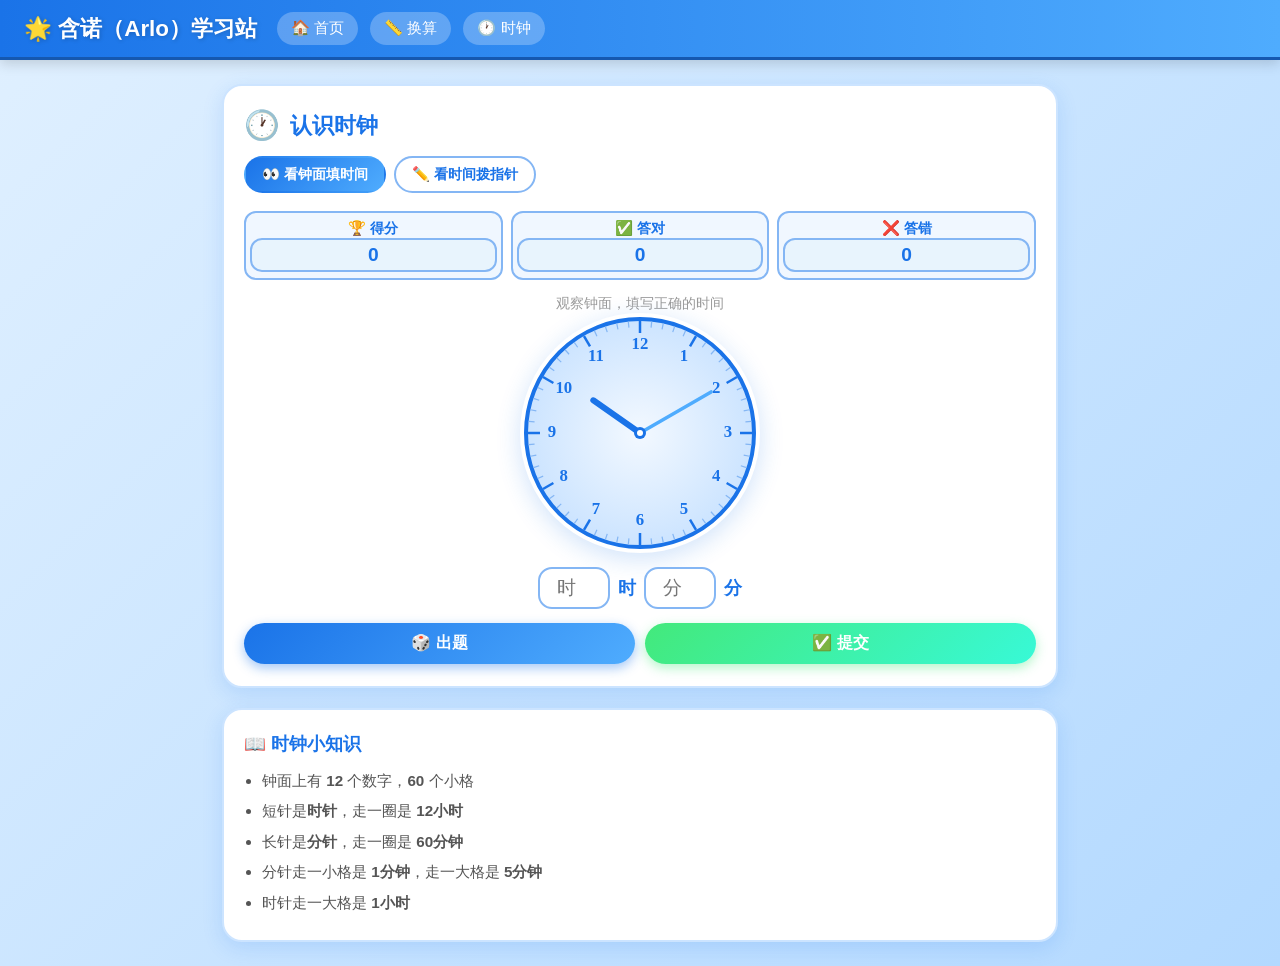
==== clock.html @ 7cbbd6ba "初始化学习站" ====
<!DOCTYPE html>
<html lang="zh-CN">
<head>
  <meta charset="UTF-8" />
  <meta name="viewport" content="width=device-width, initial-scale=1.0" />
  <title>认识时钟 🕐</title>
  <link rel="stylesheet" href="style.css" />
  <style>
    .score-bar {
      display: grid;
      grid-template-columns: repeat(3, 1fr);
      gap: 8px;
      margin-bottom: 14px;
    }
    .score-item {
      background: #f0f7ff;
      border: 2px solid #84b6f4;
      border-radius: 12px;
      padding: 6px 4px;
      text-align: center;
      font-size: 0.9rem;
      font-weight: bold;
      color: #1a73e8;
    }
    .score-item .val {
      font-size: 1.2rem;
      display: block;
    }
    .clock-wrap {
      display: flex;
      flex-direction: column;
      align-items: center;
      gap: 14px;
    }
    #clockCanvas {
      border-radius: 50%;
      box-shadow: 0 6px 24px rgba(26,115,232,0.2);
      display: block;
      /* 响应式：最大不超过容器宽度 */
      width: min(240px, 80vw);
      height: min(240px, 80vw);
    }
    .time-display {
      font-size: 1.8rem;
      font-weight: bold;
      color: #1a73e8;
      letter-spacing: 4px;
      background: #f0f7ff;
      border: 2px solid #84b6f4;
      border-radius: 14px;
      padding: 6px 24px;
    }
    .answer-row {
      display: flex;
      align-items: center;
      justify-content: center;
      gap: 8px;
    }
    .answer-row input {
      width: 72px;
      text-align: center;
      font-size: 1.2rem;
      padding: 8px 6px;
    }
    .answer-row .lbl {
      font-size: 1.1rem;
      font-weight: bold;
      color: #1a73e8;
    }
    .slider-wrap {
      width: 100%;
      display: flex;
      flex-direction: column;
      gap: 10px;
    }
    .slider-row {
      display: flex;
      align-items: center;
      gap: 8px;
    }
    .slider-row label {
      width: 36px;
      font-weight: bold;
      font-size: 0.9rem;
      color: #1a73e8;
      flex-shrink: 0;
    }
    .slider-row input[type=range] {
      flex: 1;
      border: none;
      padding: 0;
    }
    .slider-row .slider-val {
      width: 32px;
      text-align: right;
      font-weight: bold;
      color: #1a73e8;
      font-size: 0.95rem;
      flex-shrink: 0;
    }
    .btn-row {
      display: grid;
      grid-template-columns: 1fr 1fr;
      gap: 10px;
      width: 100%;
    }
    .btn-row .btn { width: 100%; }
    .mode-desc {
      font-size: 0.88rem;
      color: #999;
      text-align: center;
    }
    .knowledge-list {
      line-height: 2;
      padding-left: 18px;
      color: #555;
      font-size: 0.95rem;
    }
  </style>
</head>
<body>
  <nav class="navbar">
    <span class="logo">🌟 含诺（Arlo）学习站</span>
    <a href="index.html">🏠 首页</a>
    <a href="units.html">📏 换算</a>
    <a href="clock.html">🕐 时钟</a>
  </nav>

  <div class="container">
    <div class="card">
      <div style="display:flex;align-items:center;gap:10px;margin-bottom:14px;">
        <span style="font-size:1.8rem;">🕐</span>
        <h1 style="color:#1a73e8;font-size:1.4rem;">认识时钟</h1>
      </div>

      <div class="tabs">
        <button class="tab-btn active" onclick="switchMode('read',this)">👀 看钟面填时间</button>
        <button class="tab-btn" onclick="switchMode('set',this)">✏️ 看时间拨指针</button>
      </div>

      <div class="score-bar">
        <div class="score-item">🏆 得分<span class="val" id="score">0</span></div>
        <div class="score-item">✅ 答对<span class="val" id="correct">0</span></div>
        <div class="score-item">❌ 答错<span class="val" id="wrong">0</span></div>
      </div>

      <p class="mode-desc" id="mode-desc">观察钟面，填写正确的时间</p>

      <div class="clock-wrap">
        <canvas id="clockCanvas" width="240" height="240"></canvas>

        <div class="time-display" id="time-display" style="display:none;"></div>

        <div id="read-area">
          <div class="answer-row">
            <input type="number" id="inp-hour" min="1" max="12" placeholder="时" />
            <span class="lbl">时</span>
            <input type="number" id="inp-min" min="0" max="59" placeholder="分" />
            <span class="lbl">分</span>
          </div>
        </div>

        <div id="set-area" style="display:none;" class="slider-wrap">
          <div class="slider-row">
            <label>时针</label>
            <input type="range" id="slider-hour" min="0" max="11" value="0" step="1" oninput="onSliderChange()" />
            <span class="slider-val" id="lbl-hour">12</span>
          </div>
          <div class="slider-row">
            <label>分针</label>
            <input type="range" id="slider-min" min="0" max="59" value="0" step="1" oninput="onSliderChange()" />
            <span class="slider-val" id="lbl-min">00</span>
          </div>
        </div>

        <div class="btn-row">
          <button class="btn btn-primary" onclick="newQuestion()">🎲 出题</button>
          <button class="btn btn-success" onclick="checkAnswer()">✅ 提交</button>
        </div>

        <div class="result-box" id="result"></div>
      </div>
    </div>

    <div class="card">
      <h2 style="color:#1a73e8;margin-bottom:10px;font-size:1.1rem;">📖 时钟小知识</h2>
      <ul class="knowledge-list">
        <li>钟面上有 <b>12</b> 个数字，<b>60</b> 个小格</li>
        <li>短针是<b>时针</b>，走一圈是 <b>12小时</b></li>
        <li>长针是<b>分针</b>，走一圈是 <b>60分钟</b></li>
        <li>分针走一小格是 <b>1分钟</b>，走一大格是 <b>5分钟</b></li>
        <li>时针走一大格是 <b>1小时</b></li>
      </ul>
    </div>
  </div>

  <script>
    const canvas = document.getElementById('clockCanvas');
    const ctx = canvas.getContext('2d');

    let mode = 'read';
    let questionHour = 0, questionMin = 0;
    let userHour = 0, userMin = 0;
    let scoreVal = 0, correctVal = 0, wrongVal = 0;

    function getSize() {
      // 实际渲染尺寸跟随 CSS 宽度
      return canvas.getBoundingClientRect().width || 240;
    }

    function drawClock(h, m) {
      const size = canvas.width; // 固定用 canvas 内部坐标 240
      const cx = size / 2, cy = size / 2, r = size / 2 - 6;

      ctx.clearRect(0, 0, size, size);

      // 表盘
      const grad = ctx.createRadialGradient(cx, cy, 8, cx, cy, r);
      grad.addColorStop(0, '#f0f7ff');
      grad.addColorStop(1, '#cce4ff');
      ctx.beginPath();
      ctx.arc(cx, cy, r, 0, 2 * Math.PI);
      ctx.fillStyle = grad;
      ctx.fill();
      ctx.strokeStyle = '#1a73e8';
      ctx.lineWidth = 4;
      ctx.stroke();

      // 刻度
      for (let i = 0; i < 60; i++) {
        const angle = (i / 60) * 2 * Math.PI - Math.PI / 2;
        const isBig = i % 5 === 0;
        const inner = isBig ? r - 14 : r - 8;
        ctx.beginPath();
        ctx.moveTo(cx + inner * Math.cos(angle), cy + inner * Math.sin(angle));
        ctx.lineTo(cx + (r - 2) * Math.cos(angle), cy + (r - 2) * Math.sin(angle));
        ctx.strokeStyle = isBig ? '#1a73e8' : '#84b6f4';
        ctx.lineWidth = isBig ? 2.5 : 1.2;
        ctx.stroke();
      }

      // 数字
      ctx.fillStyle = '#1a73e8';
      ctx.font = `bold ${size * 0.07}px Comic Sans MS, cursive`;
      ctx.textAlign = 'center';
      ctx.textBaseline = 'middle';
      for (let i = 1; i <= 12; i++) {
        const angle = (i / 12) * 2 * Math.PI - Math.PI / 2;
        const nr = r - 26;
        ctx.fillText(i, cx + nr * Math.cos(angle), cy + nr * Math.sin(angle));
      }

      // 时针
      const hAngle = ((h % 12) + m / 60) / 12 * 2 * Math.PI - Math.PI / 2;
      drawHand(cx, cy, hAngle, r * 0.5, 6, '#1a73e8');

      // 分针
      const mAngle = (m / 60) * 2 * Math.PI - Math.PI / 2;
      drawHand(cx, cy, mAngle, r * 0.72, 3.5, '#4facfe');

      // 中心
      ctx.beginPath();
      ctx.arc(cx, cy, 6, 0, 2 * Math.PI);
      ctx.fillStyle = '#1a73e8';
      ctx.fill();
      ctx.beginPath();
      ctx.arc(cx, cy, 3, 0, 2 * Math.PI);
      ctx.fillStyle = '#fff';
      ctx.fill();
    }

    function drawHand(cx, cy, angle, length, width, color) {
      ctx.beginPath();
      ctx.moveTo(cx, cy);
      ctx.lineTo(cx + length * Math.cos(angle), cy + length * Math.sin(angle));
      ctx.strokeStyle = color;
      ctx.lineWidth = width;
      ctx.lineCap = 'round';
      ctx.stroke();
    }

    function switchMode(m, btn) {
      mode = m;
      document.querySelectorAll('.tab-btn').forEach(b => b.classList.remove('active'));
      btn.classList.add('active');
      document.getElementById('read-area').style.display = m === 'read' ? 'block' : 'none';
      document.getElementById('set-area').style.display = m === 'set' ? 'block' : 'none';
      document.getElementById('time-display').style.display = m === 'set' ? 'block' : 'none';
      document.getElementById('mode-desc').textContent =
        m === 'read' ? '观察钟面，填写正确的时间' : '根据显示的时间，拨动滑块让指针指向正确位置';
      hideResult();
      newQuestion();
    }

    function newQuestion() {
      questionHour = Math.floor(Math.random() * 12) + 1;
      questionMin = Math.floor(Math.random() * 12) * 5;
      if (mode === 'read') {
        drawClock(questionHour, questionMin);
        document.getElementById('inp-hour').value = '';
        document.getElementById('inp-min').value = '';
      } else {
        const hStr = questionHour.toString().padStart(2, '0');
        const mStr = questionMin.toString().padStart(2, '0');
        document.getElementById('time-display').textContent = `${hStr} : ${mStr}`;
        document.getElementById('slider-hour').value = 0;
        document.getElementById('slider-min').value = 0;
        userHour = 0; userMin = 0;
        updateSliderLabels();
        drawClock(0, 0);
      }
      hideResult();
    }

    function onSliderChange() {
      userHour = parseInt(document.getElementById('slider-hour').value);
      userMin = parseInt(document.getElementById('slider-min').value);
      updateSliderLabels();
      drawClock(userHour, userMin);
    }

    function updateSliderLabels() {
      const h = parseInt(document.getElementById('slider-hour').value);
      document.getElementById('lbl-hour').textContent = h === 0 ? '12' : h;
      document.getElementById('lbl-min').textContent =
        document.getElementById('slider-min').value.toString().padStart(2, '0');
    }

    function checkAnswer() {
      if (mode === 'read') {
        const h = parseInt(document.getElementById('inp-hour').value);
        const m = parseInt(document.getElementById('inp-min').value);
        if (isNaN(h) || isNaN(m)) { showResult('请填写时和分！', 'info'); return; }
        if (h === questionHour && m === questionMin) {
          correctVal++; scoreVal += 10;
          showResult(`🎉 正确！是 ${questionHour} 时 ${questionMin} 分！`, 'correct');
        } else {
          wrongVal++;
          showResult(`😅 答错了！正确是 ${questionHour} 时 ${questionMin} 分，再看看！`, 'wrong');
        }
      } else {
        if (userHour % 12 === questionHour % 12 && userMin === questionMin) {
          correctVal++; scoreVal += 10;
          showResult(`🎉 拨对了！就是 ${questionHour} 时 ${questionMin} 分！`, 'correct');
        } else {
          wrongVal++;
          showResult(`😅 没拨对！正确是 ${questionHour} 时 ${questionMin} 分，再试试！`, 'wrong');
        }
      }
      updateScore();
    }

    function showResult(msg, type) {
      const el = document.getElementById('result');
      el.textContent = msg;
      el.className = 'result-box ' + type;
    }
    function hideResult() { document.getElementById('result').className = 'result-box'; }
    function updateScore() {
      document.getElementById('score').textContent = scoreVal;
      document.getElementById('correct').textContent = correctVal;
      document.getElementById('wrong').textContent = wrongVal;
    }

    drawClock(10, 10);
  </script>
</body>
</html>
---- style.css ----
* {
  box-sizing: border-box;
  margin: 0;
  padding: 0;
}

body {
  font-family: 'Comic Sans MS', 'Segoe UI', cursive, sans-serif;
  background: linear-gradient(135deg, #e0f0ff 0%, #b3d9ff 100%);
  min-height: 100vh;
  color: #333;
}

h1, h2, h3 {
  font-weight: bold;
}

/* 顶部导航 */
.navbar {
  background: linear-gradient(90deg, #1a73e8, #4facfe);
  padding: 12px 24px;
  display: flex;
  align-items: center;
  gap: 12px;
  box-shadow: 0 4px 12px rgba(0,0,0,0.15);
  border-bottom: 3px solid #1558b0;
  flex-wrap: wrap;
}

.navbar .logo {
  font-size: 1.4rem;
  font-weight: bold;
  color: #fff;
  text-shadow: 1px 1px 4px rgba(0,0,0,0.2);
  margin-right: 8px;
}

.navbar a {
  text-decoration: none;
  color: #fff;
  font-size: 0.95rem;
  padding: 6px 14px;
  border-radius: 20px;
  background: rgba(255,255,255,0.25);
  transition: background 0.2s;
  white-space: nowrap;
}

.navbar a:hover {
  background: rgba(255,255,255,0.5);
  color: #1a73e8;
}

/* 主容器 */
.container {
  max-width: 860px;
  margin: 24px auto;
  padding: 0 12px;
}

/* 卡片 */
.card {
  background: #fff;
  border-radius: 20px;
  padding: 22px 20px;
  margin-bottom: 20px;
  box-shadow: 0 6px 20px rgba(26, 115, 232, 0.15);
  border: 2px solid #cce4ff;
}

/* 按钮 */
.btn {
  display: inline-block;
  padding: 10px 22px;
  border-radius: 24px;
  border: none;
  cursor: pointer;
  font-size: 1rem;
  font-family: inherit;
  font-weight: bold;
  transition: transform 0.1s, box-shadow 0.1s;
  touch-action: manipulation;
}

.btn:active {
  transform: scale(0.96);
}

.btn-primary {
  background: linear-gradient(135deg, #1a73e8, #4facfe);
  color: #fff;
  box-shadow: 0 4px 12px rgba(26, 115, 232, 0.4);
}

.btn-primary:hover {
  box-shadow: 0 6px 16px rgba(26, 115, 232, 0.5);
}

.btn-success {
  background: linear-gradient(135deg, #43e97b, #38f9d7);
  color: #fff;
  box-shadow: 0 4px 12px rgba(67, 233, 123, 0.4);
}

.btn-secondary {
  background: linear-gradient(135deg, #a18cd1, #84b6f4);
  color: #fff;
  box-shadow: 0 4px 12px rgba(132, 182, 244, 0.4);
}

/* 输入框 */
input[type="number"], input[type="text"], select {
  padding: 8px 14px;
  border-radius: 14px;
  border: 2px solid #84b6f4;
  font-size: 1rem;
  font-family: inherit;
  outline: none;
  transition: border-color 0.2s;
}

input:focus, select:focus {
  border-color: #1a73e8;
}

/* 结果提示 */
.result-box {
  margin-top: 16px;
  padding: 14px 20px;
  border-radius: 16px;
  font-size: 1.05rem;
  font-weight: bold;
  text-align: center;
  display: none;
  word-break: break-word;
}

.result-box.correct {
  background: #d4f8e8;
  color: #27ae60;
  border: 2px solid #27ae60;
  display: block;
}

.result-box.wrong {
  background: #fde8e8;
  color: #e74c3c;
  border: 2px solid #e74c3c;
  display: block;
}

.result-box.info {
  background: #e8f4fd;
  color: #1a73e8;
  border: 2px solid #4facfe;
  display: block;
}

/* 分数显示 */
.score-bar {
  display: flex;
  align-items: center;
  gap: 8px;
  font-size: 0.95rem;
  color: #1a73e8;
  font-weight: bold;
  flex-wrap: wrap;
}

.score-bar span {
  background: #e8f4fd;
  border: 2px solid #84b6f4;
  border-radius: 12px;
  padding: 4px 12px;
}

/* 表情装饰 */
.emoji-big {
  font-size: 2rem;
}

/* 首页卡片入口 */
.home-cards {
  display: flex;
  gap: 20px;
  flex-wrap: wrap;
  justify-content: center;
  margin-top: 28px;
}

.home-card {
  background: #fff;
  border-radius: 24px;
  padding: 32px 24px;
  text-align: center;
  text-decoration: none;
  color: #333;
  box-shadow: 0 6px 20px rgba(26, 115, 232, 0.15);
  border: 3px solid #cce4ff;
  transition: transform 0.2s, box-shadow 0.2s;
  flex: 1 1 160px;
  max-width: 220px;
  min-width: 140px;
}

.home-card:hover {
  transform: translateY(-5px);
  box-shadow: 0 14px 28px rgba(26, 115, 232, 0.28);
}

.home-card .icon {
  font-size: 3rem;
  margin-bottom: 10px;
}

.home-card h2 {
  font-size: 1.1rem;
  color: #1a73e8;
  margin-bottom: 6px;
}

.home-card p {
  font-size: 0.85rem;
  color: #888;
}

/* 题目区域 */
.question-area {
  font-size: 1.3rem;
  font-weight: bold;
  color: #444;
  margin-bottom: 14px;
  padding: 14px 12px;
  background: #f0f7ff;
  border-radius: 14px;
  border: 2px dashed #84b6f4;
  text-align: center;
  word-break: break-word;
}

/* 标签页 */
.tabs {
  display: flex;
  gap: 8px;
  margin-bottom: 18px;
  flex-wrap: wrap;
}

.tab-btn {
  padding: 7px 16px;
  border-radius: 20px;
  border: 2px solid #84b6f4;
  background: #fff;
  color: #1a73e8;
  font-family: inherit;
  font-size: 0.9rem;
  cursor: pointer;
  font-weight: bold;
  transition: all 0.2s;
  touch-action: manipulation;
}

.tab-btn.active, .tab-btn:hover {
  background: linear-gradient(135deg, #1a73e8, #4facfe);
  color: #fff;
  border-color: transparent;
}

/* 移动端适配 */
@media (max-width: 600px) {
  .navbar {
    padding: 10px 14px;
    gap: 8px;
  }
  .navbar .logo {
    font-size: 1.1rem;
    width: 100%;
  }
  .navbar a {
    font-size: 0.85rem;
    padding: 5px 10px;
  }
  .container {
    margin: 14px auto;
    padding: 0 8px;
  }
  .card {
    padding: 16px 14px;
    border-radius: 16px;
  }
  .question-area {
    font-size: 1.1rem;
    padding: 12px 10px;
  }
  .btn {
    padding: 10px 16px;
    font-size: 0.95rem;
  }
  .home-card {
    padding: 22px 16px;
  }
  .score-bar {
    font-size: 0.85rem;
    gap: 6px;
  }
  .score-bar span {
    padding: 3px 8px;
  }
  .tab-btn {
    font-size: 0.82rem;
    padding: 6px 12px;
  }
  .emoji-big {
    font-size: 1.6rem;
  }
}
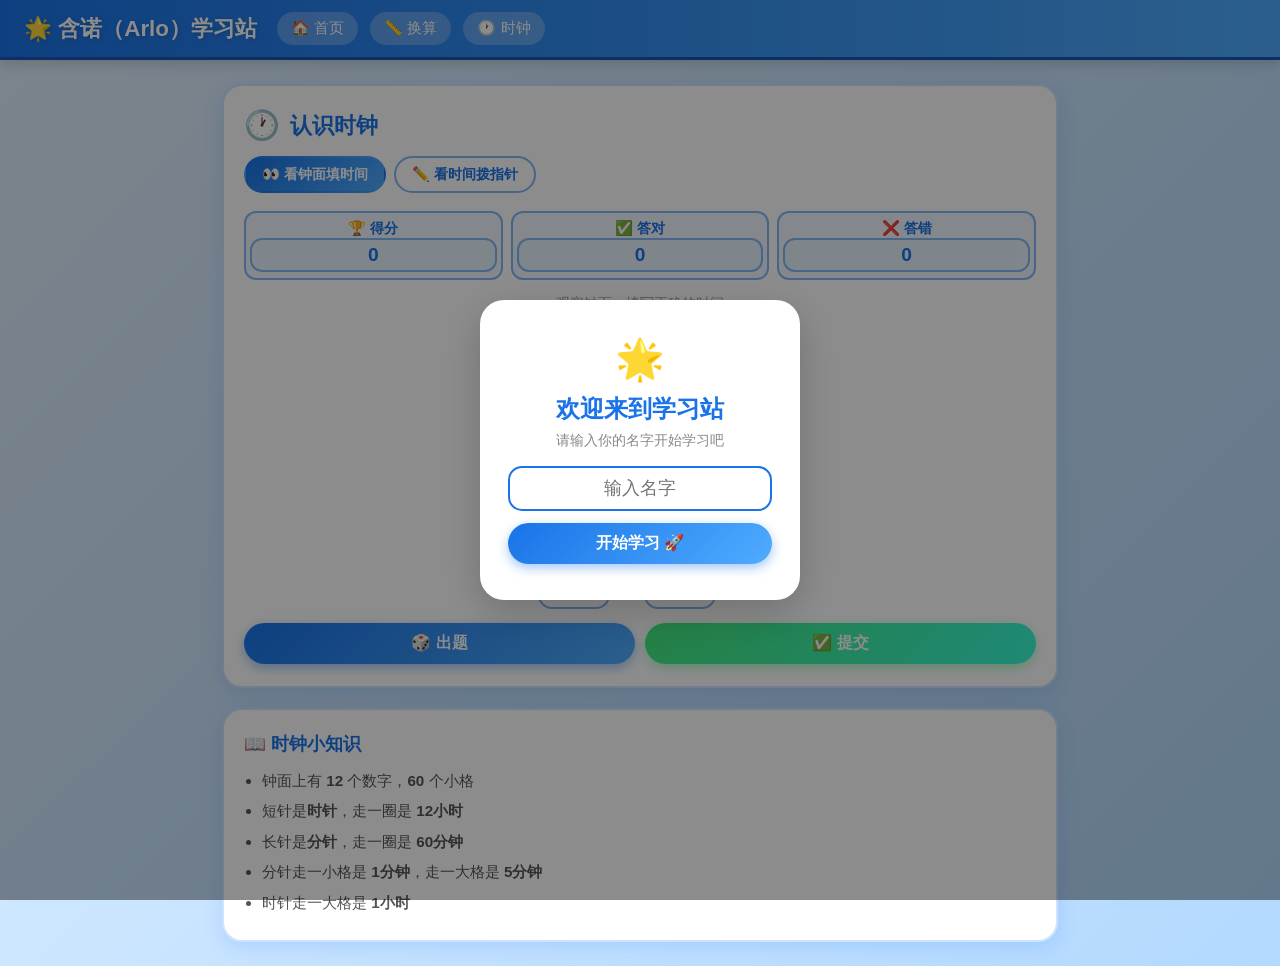
==== commit 026685df: "添加用户登录和学习记录功能" ====
--- a/clock.html
+++ b/clock.html
@@ -194,6 +194,8 @@
     </div>
   </div>
 
+  <script src="store.js"></script>
+  <script src="auth.js"></script>
   <script>
     const canvas = document.getElementById('clockCanvas');
     const ctx = canvas.getContext('2d');
@@ -202,6 +204,21 @@
     let questionHour = 0, questionMin = 0;
     let userHour = 0, userMin = 0;
     let scoreVal = 0, correctVal = 0, wrongVal = 0;
+
+    // 页面加载时恢复今日记录
+    function initFromStore() {
+      const rec = getTodayRecord('clock');
+      scoreVal = rec.score;
+      correctVal = rec.correct;
+      wrongVal = rec.wrong;
+      updateScore();
+    }
+
+    function saveToStore() {
+      saveTodayRecord('clock', { score: scoreVal, correct: correctVal, wrong: wrongVal });
+    }
+
+    initAuth(function() { initFromStore(); });
 
     function getSize() {
       // 实际渲染尺寸跟随 CSS 宽度
@@ -348,6 +365,7 @@
         }
       }
       updateScore();
+      saveToStore();
     }
 
     function showResult(msg, type) {
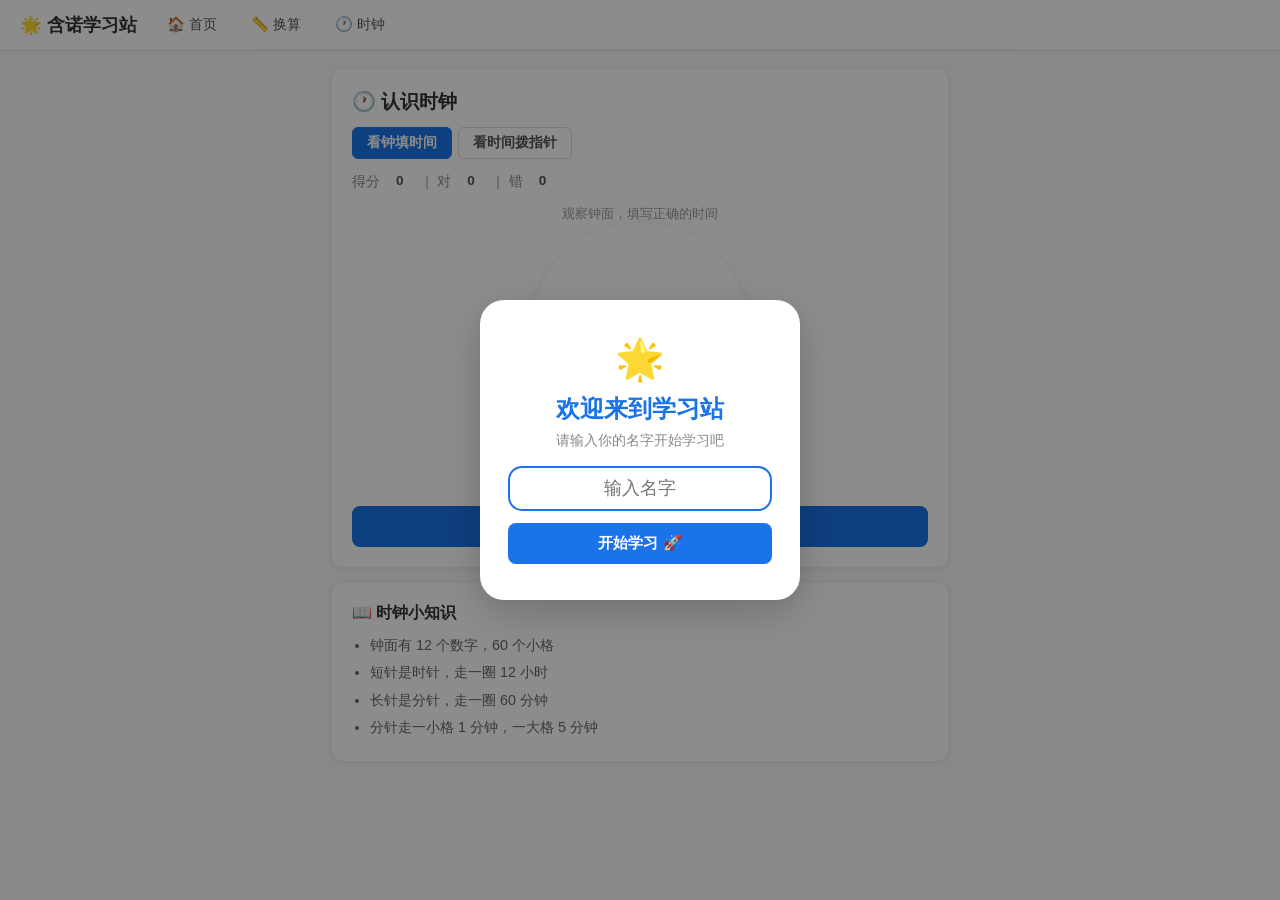
==== commit 5e6b5211: "简化UI风格：简约得分栏、合并按钮、自动出题" ====
--- a/clock.html
+++ b/clock.html
@@ -6,49 +6,26 @@
   <title>认识时钟 🕐</title>
   <link rel="stylesheet" href="style.css" />
   <style>
-    .score-bar {
-      display: grid;
-      grid-template-columns: repeat(3, 1fr);
-      gap: 8px;
-      margin-bottom: 14px;
-    }
-    .score-item {
-      background: #f0f7ff;
-      border: 2px solid #84b6f4;
-      border-radius: 12px;
-      padding: 6px 4px;
-      text-align: center;
-      font-size: 0.9rem;
-      font-weight: bold;
-      color: #1a73e8;
-    }
-    .score-item .val {
-      font-size: 1.2rem;
-      display: block;
-    }
     .clock-wrap {
       display: flex;
       flex-direction: column;
       align-items: center;
-      gap: 14px;
+      gap: 12px;
     }
     #clockCanvas {
       border-radius: 50%;
-      box-shadow: 0 6px 24px rgba(26,115,232,0.2);
-      display: block;
-      /* 响应式：最大不超过容器宽度 */
-      width: min(240px, 80vw);
-      height: min(240px, 80vw);
+      box-shadow: 0 2px 12px rgba(0,0,0,0.08);
+      width: min(220px, 70vw);
+      height: min(220px, 70vw);
     }
     .time-display {
-      font-size: 1.8rem;
-      font-weight: bold;
-      color: #1a73e8;
-      letter-spacing: 4px;
-      background: #f0f7ff;
-      border: 2px solid #84b6f4;
-      border-radius: 14px;
-      padding: 6px 24px;
+      font-size: 1.6rem;
+      font-weight: 600;
+      color: #333;
+      letter-spacing: 3px;
+      background: #f8f9fa;
+      border-radius: 8px;
+      padding: 6px 20px;
     }
     .answer-row {
       display: flex;
@@ -56,71 +33,22 @@
       justify-content: center;
       gap: 8px;
     }
-    .answer-row input {
-      width: 72px;
-      text-align: center;
-      font-size: 1.2rem;
-      padding: 8px 6px;
-    }
-    .answer-row .lbl {
-      font-size: 1.1rem;
-      font-weight: bold;
-      color: #1a73e8;
-    }
-    .slider-wrap {
-      width: 100%;
-      display: flex;
-      flex-direction: column;
-      gap: 10px;
-    }
-    .slider-row {
-      display: flex;
-      align-items: center;
-      gap: 8px;
-    }
-    .slider-row label {
-      width: 36px;
-      font-weight: bold;
-      font-size: 0.9rem;
-      color: #1a73e8;
-      flex-shrink: 0;
-    }
-    .slider-row input[type=range] {
-      flex: 1;
-      border: none;
-      padding: 0;
-    }
-    .slider-row .slider-val {
-      width: 32px;
-      text-align: right;
-      font-weight: bold;
-      color: #1a73e8;
-      font-size: 0.95rem;
-      flex-shrink: 0;
-    }
-    .btn-row {
-      display: grid;
-      grid-template-columns: 1fr 1fr;
-      gap: 10px;
-      width: 100%;
-    }
+    .answer-row input { width: 64px; text-align: center; font-size: 1.1rem; padding: 8px 6px; }
+    .answer-row .lbl { font-size: 1rem; font-weight: 600; color: #555; }
+    .slider-wrap { width: 100%; display: flex; flex-direction: column; gap: 8px; }
+    .slider-row { display: flex; align-items: center; gap: 8px; }
+    .slider-row label { width: 36px; font-weight: 600; font-size: 0.85rem; color: #555; }
+    .slider-row input[type=range] { flex: 1; border: none; padding: 0; }
+    .slider-row .slider-val { width: 28px; text-align: right; font-weight: 600; color: #555; font-size: 0.9rem; }
+    .btn-row { width: 100%; }
     .btn-row .btn { width: 100%; }
-    .mode-desc {
-      font-size: 0.88rem;
-      color: #999;
-      text-align: center;
-    }
-    .knowledge-list {
-      line-height: 2;
-      padding-left: 18px;
-      color: #555;
-      font-size: 0.95rem;
-    }
+    .mode-desc { font-size: 0.82rem; color: #999; text-align: center; }
+    .knowledge-list { line-height: 1.9; padding-left: 18px; color: #666; font-size: 0.9rem; }
   </style>
 </head>
 <body>
   <nav class="navbar">
-    <span class="logo">🌟 含诺（Arlo）学习站</span>
+    <span class="logo">🌟 含诺学习站</span>
     <a href="index.html">🏠 首页</a>
     <a href="units.html">📏 换算</a>
     <a href="clock.html">🕐 时钟</a>
@@ -128,27 +56,21 @@
 
   <div class="container">
     <div class="card">
-      <div style="display:flex;align-items:center;gap:10px;margin-bottom:14px;">
-        <span style="font-size:1.8rem;">🕐</span>
-        <h1 style="color:#1a73e8;font-size:1.4rem;">认识时钟</h1>
+      <h1 style="font-size:1.2rem;margin-bottom:12px;">🕐 认识时钟</h1>
+
+      <div class="tabs">
+        <button class="tab-btn active" onclick="switchMode('read',this)">看钟填时间</button>
+        <button class="tab-btn" onclick="switchMode('set',this)">看时间拨指针</button>
       </div>
 
-      <div class="tabs">
-        <button class="tab-btn active" onclick="switchMode('read',this)">👀 看钟面填时间</button>
-        <button class="tab-btn" onclick="switchMode('set',this)">✏️ 看时间拨指针</button>
-      </div>
-
-      <div class="score-bar">
-        <div class="score-item">🏆 得分<span class="val" id="score">0</span></div>
-        <div class="score-item">✅ 答对<span class="val" id="correct">0</span></div>
-        <div class="score-item">❌ 答错<span class="val" id="wrong">0</span></div>
+      <div class="score-inline">
+        得分 <span id="score">0</span> ｜ 对 <span id="correct">0</span> ｜ 错 <span id="wrong">0</span>
       </div>
 
       <p class="mode-desc" id="mode-desc">观察钟面，填写正确的时间</p>
 
       <div class="clock-wrap">
         <canvas id="clockCanvas" width="240" height="240"></canvas>
-
         <div class="time-display" id="time-display" style="display:none;"></div>
 
         <div id="read-area">
@@ -174,126 +96,93 @@
         </div>
 
         <div class="btn-row">
-          <button class="btn btn-primary" onclick="newQuestion()">🎲 出题</button>
-          <button class="btn btn-success" onclick="checkAnswer()">✅ 提交</button>
+          <button class="btn btn-primary" onclick="submitAndNext()">提交并下一题 →</button>
         </div>
-
         <div class="result-box" id="result"></div>
       </div>
     </div>
 
     <div class="card">
-      <h2 style="color:#1a73e8;margin-bottom:10px;font-size:1.1rem;">📖 时钟小知识</h2>
+      <h2 style="font-size:1rem;margin-bottom:8px;">📖 时钟小知识</h2>
       <ul class="knowledge-list">
-        <li>钟面上有 <b>12</b> 个数字，<b>60</b> 个小格</li>
-        <li>短针是<b>时针</b>，走一圈是 <b>12小时</b></li>
-        <li>长针是<b>分针</b>，走一圈是 <b>60分钟</b></li>
-        <li>分针走一小格是 <b>1分钟</b>，走一大格是 <b>5分钟</b></li>
-        <li>时针走一大格是 <b>1小时</b></li>
+        <li>钟面有 12 个数字，60 个小格</li>
+        <li>短针是时针，走一圈 12 小时</li>
+        <li>长针是分针，走一圈 60 分钟</li>
+        <li>分针走一小格 1 分钟，一大格 5 分钟</li>
       </ul>
     </div>
   </div>
 
   <script src="store.js"></script>
+  <script src="cloud.js"></script>
   <script src="auth.js"></script>
   <script>
     const canvas = document.getElementById('clockCanvas');
     const ctx = canvas.getContext('2d');
-
     let mode = 'read';
     let questionHour = 0, questionMin = 0;
     let userHour = 0, userMin = 0;
     let scoreVal = 0, correctVal = 0, wrongVal = 0;
 
-    // 页面加载时恢复今日记录
     function initFromStore() {
       const rec = getTodayRecord('clock');
-      scoreVal = rec.score;
-      correctVal = rec.correct;
-      wrongVal = rec.wrong;
+      scoreVal = rec.score; correctVal = rec.correct; wrongVal = rec.wrong;
       updateScore();
     }
-
     function saveToStore() {
       saveTodayRecord('clock', { score: scoreVal, correct: correctVal, wrong: wrongVal });
     }
 
-    initAuth(function() { initFromStore(); });
-
-    function getSize() {
-      // 实际渲染尺寸跟随 CSS 宽度
-      return canvas.getBoundingClientRect().width || 240;
-    }
+    initAuth(async function() { await cloudInit(); initFromStore(); newQuestion(); });
 
     function drawClock(h, m) {
-      const size = canvas.width; // 固定用 canvas 内部坐标 240
+      const size = canvas.width;
       const cx = size / 2, cy = size / 2, r = size / 2 - 6;
-
       ctx.clearRect(0, 0, size, size);
 
       // 表盘
-      const grad = ctx.createRadialGradient(cx, cy, 8, cx, cy, r);
-      grad.addColorStop(0, '#f0f7ff');
-      grad.addColorStop(1, '#cce4ff');
-      ctx.beginPath();
-      ctx.arc(cx, cy, r, 0, 2 * Math.PI);
-      ctx.fillStyle = grad;
-      ctx.fill();
-      ctx.strokeStyle = '#1a73e8';
-      ctx.lineWidth = 4;
-      ctx.stroke();
+      ctx.beginPath(); ctx.arc(cx, cy, r, 0, 2 * Math.PI);
+      ctx.fillStyle = '#f8f9fa'; ctx.fill();
+      ctx.strokeStyle = '#ddd'; ctx.lineWidth = 2; ctx.stroke();
 
       // 刻度
       for (let i = 0; i < 60; i++) {
         const angle = (i / 60) * 2 * Math.PI - Math.PI / 2;
         const isBig = i % 5 === 0;
-        const inner = isBig ? r - 14 : r - 8;
+        const inner = isBig ? r - 12 : r - 6;
         ctx.beginPath();
         ctx.moveTo(cx + inner * Math.cos(angle), cy + inner * Math.sin(angle));
         ctx.lineTo(cx + (r - 2) * Math.cos(angle), cy + (r - 2) * Math.sin(angle));
-        ctx.strokeStyle = isBig ? '#1a73e8' : '#84b6f4';
-        ctx.lineWidth = isBig ? 2.5 : 1.2;
+        ctx.strokeStyle = isBig ? '#555' : '#ccc';
+        ctx.lineWidth = isBig ? 2 : 1;
         ctx.stroke();
       }
 
       // 数字
-      ctx.fillStyle = '#1a73e8';
-      ctx.font = `bold ${size * 0.07}px Comic Sans MS, cursive`;
-      ctx.textAlign = 'center';
-      ctx.textBaseline = 'middle';
+      ctx.fillStyle = '#333';
+      ctx.font = `600 ${size * 0.07}px -apple-system, sans-serif`;
+      ctx.textAlign = 'center'; ctx.textBaseline = 'middle';
       for (let i = 1; i <= 12; i++) {
         const angle = (i / 12) * 2 * Math.PI - Math.PI / 2;
-        const nr = r - 26;
-        ctx.fillText(i, cx + nr * Math.cos(angle), cy + nr * Math.sin(angle));
+        ctx.fillText(i, cx + (r - 24) * Math.cos(angle), cy + (r - 24) * Math.sin(angle));
       }
 
       // 时针
       const hAngle = ((h % 12) + m / 60) / 12 * 2 * Math.PI - Math.PI / 2;
-      drawHand(cx, cy, hAngle, r * 0.5, 6, '#1a73e8');
-
+      drawHand(cx, cy, hAngle, r * 0.48, 5, '#333');
       // 分针
       const mAngle = (m / 60) * 2 * Math.PI - Math.PI / 2;
-      drawHand(cx, cy, mAngle, r * 0.72, 3.5, '#4facfe');
+      drawHand(cx, cy, mAngle, r * 0.7, 3, '#1a73e8');
 
       // 中心
-      ctx.beginPath();
-      ctx.arc(cx, cy, 6, 0, 2 * Math.PI);
-      ctx.fillStyle = '#1a73e8';
-      ctx.fill();
-      ctx.beginPath();
-      ctx.arc(cx, cy, 3, 0, 2 * Math.PI);
-      ctx.fillStyle = '#fff';
-      ctx.fill();
+      ctx.beginPath(); ctx.arc(cx, cy, 4, 0, 2 * Math.PI);
+      ctx.fillStyle = '#333'; ctx.fill();
     }
 
     function drawHand(cx, cy, angle, length, width, color) {
-      ctx.beginPath();
-      ctx.moveTo(cx, cy);
+      ctx.beginPath(); ctx.moveTo(cx, cy);
       ctx.lineTo(cx + length * Math.cos(angle), cy + length * Math.sin(angle));
-      ctx.strokeStyle = color;
-      ctx.lineWidth = width;
-      ctx.lineCap = 'round';
-      ctx.stroke();
+      ctx.strokeStyle = color; ctx.lineWidth = width; ctx.lineCap = 'round'; ctx.stroke();
     }
 
     function switchMode(m, btn) {
@@ -304,9 +193,8 @@
       document.getElementById('set-area').style.display = m === 'set' ? 'block' : 'none';
       document.getElementById('time-display').style.display = m === 'set' ? 'block' : 'none';
       document.getElementById('mode-desc').textContent =
-        m === 'read' ? '观察钟面，填写正确的时间' : '根据显示的时间，拨动滑块让指针指向正确位置';
-      hideResult();
-      newQuestion();
+        m === 'read' ? '观察钟面，填写正确的时间' : '根据时间，拨动滑块到正确位置';
+      hideResult(); newQuestion();
     }
 
     function newQuestion() {
@@ -316,15 +204,14 @@
         drawClock(questionHour, questionMin);
         document.getElementById('inp-hour').value = '';
         document.getElementById('inp-min').value = '';
+        document.getElementById('inp-hour').focus();
       } else {
-        const hStr = questionHour.toString().padStart(2, '0');
-        const mStr = questionMin.toString().padStart(2, '0');
-        document.getElementById('time-display').textContent = `${hStr} : ${mStr}`;
+        document.getElementById('time-display').textContent =
+          questionHour.toString().padStart(2, '0') + ' : ' + questionMin.toString().padStart(2, '0');
         document.getElementById('slider-hour').value = 0;
         document.getElementById('slider-min').value = 0;
         userHour = 0; userMin = 0;
-        updateSliderLabels();
-        drawClock(0, 0);
+        updateSliderLabels(); drawClock(0, 0);
       }
       hideResult();
     }
@@ -332,46 +219,40 @@
     function onSliderChange() {
       userHour = parseInt(document.getElementById('slider-hour').value);
       userMin = parseInt(document.getElementById('slider-min').value);
-      updateSliderLabels();
-      drawClock(userHour, userMin);
+      updateSliderLabels(); drawClock(userHour, userMin);
     }
 
     function updateSliderLabels() {
       const h = parseInt(document.getElementById('slider-hour').value);
       document.getElementById('lbl-hour').textContent = h === 0 ? '12' : h;
-      document.getElementById('lbl-min').textContent =
-        document.getElementById('slider-min').value.toString().padStart(2, '0');
-    }
-
-    function checkAnswer() {
+      document.getElementById('lbl-min').textContent = document.getElementById('slider-min').value.toString().padStart(2, '0');
+    }
+
+    function submitAndNext() {
+      let isCorrect = false;
       if (mode === 'read') {
         const h = parseInt(document.getElementById('inp-hour').value);
         const m = parseInt(document.getElementById('inp-min').value);
-        if (isNaN(h) || isNaN(m)) { showResult('请填写时和分！', 'info'); return; }
-        if (h === questionHour && m === questionMin) {
-          correctVal++; scoreVal += 10;
-          showResult(`🎉 正确！是 ${questionHour} 时 ${questionMin} 分！`, 'correct');
-        } else {
-          wrongVal++;
-          showResult(`😅 答错了！正确是 ${questionHour} 时 ${questionMin} 分，再看看！`, 'wrong');
-        }
+        if (isNaN(h) || isNaN(m)) { showResult('请填写时和分', 'info'); return; }
+        isCorrect = (h === questionHour && m === questionMin);
       } else {
-        if (userHour % 12 === questionHour % 12 && userMin === questionMin) {
-          correctVal++; scoreVal += 10;
-          showResult(`🎉 拨对了！就是 ${questionHour} 时 ${questionMin} 分！`, 'correct');
-        } else {
-          wrongVal++;
-          showResult(`😅 没拨对！正确是 ${questionHour} 时 ${questionMin} 分，再试试！`, 'wrong');
-        }
-      }
-      updateScore();
-      saveToStore();
+        isCorrect = (userHour % 12 === questionHour % 12 && userMin === questionMin);
+      }
+
+      if (isCorrect) {
+        correctVal++; scoreVal += 10;
+        showResult(`✅ 正确！${questionHour} 时 ${questionMin} 分`, 'correct');
+      } else {
+        wrongVal++;
+        showResult(`❌ 正确答案是 ${questionHour} 时 ${questionMin} 分`, 'wrong');
+      }
+      updateScore(); saveToStore();
+      setTimeout(() => { hideResult(); newQuestion(); }, 1500);
     }
 
     function showResult(msg, type) {
       const el = document.getElementById('result');
-      el.textContent = msg;
-      el.className = 'result-box ' + type;
+      el.textContent = msg; el.className = 'result-box ' + type;
     }
     function hideResult() { document.getElementById('result').className = 'result-box'; }
     function updateScore() {
@@ -380,7 +261,7 @@
       document.getElementById('wrong').textContent = wrongVal;
     }
 
-    drawClock(10, 10);
+    document.addEventListener('keydown', e => { if (e.key === 'Enter') submitAndNext(); });
   </script>
 </body>
 </html>
--- a/style.css
+++ b/style.css
@@ -5,114 +5,99 @@
 }
 
 body {
-  font-family: 'Comic Sans MS', 'Segoe UI', cursive, sans-serif;
-  background: linear-gradient(135deg, #e0f0ff 0%, #b3d9ff 100%);
+  font-family: -apple-system, 'Segoe UI', sans-serif;
+  background: #f5f7fa;
   min-height: 100vh;
   color: #333;
 }
 
-h1, h2, h3 {
-  font-weight: bold;
-}
+h1, h2, h3 { font-weight: 600; }
 
 /* 顶部导航 */
 .navbar {
-  background: linear-gradient(90deg, #1a73e8, #4facfe);
-  padding: 12px 24px;
+  background: #fff;
+  padding: 10px 20px;
   display: flex;
   align-items: center;
-  gap: 12px;
-  box-shadow: 0 4px 12px rgba(0,0,0,0.15);
-  border-bottom: 3px solid #1558b0;
+  gap: 10px;
+  box-shadow: 0 1px 4px rgba(0,0,0,0.08);
   flex-wrap: wrap;
 }
 
 .navbar .logo {
-  font-size: 1.4rem;
-  font-weight: bold;
-  color: #fff;
-  text-shadow: 1px 1px 4px rgba(0,0,0,0.2);
+  font-size: 1.1rem;
+  font-weight: 600;
+  color: #333;
   margin-right: 8px;
 }
 
 .navbar a {
   text-decoration: none;
-  color: #fff;
-  font-size: 0.95rem;
-  padding: 6px 14px;
-  border-radius: 20px;
-  background: rgba(255,255,255,0.25);
+  color: #555;
+  font-size: 0.9rem;
+  padding: 5px 12px;
+  border-radius: 6px;
   transition: background 0.2s;
   white-space: nowrap;
 }
 
 .navbar a:hover {
-  background: rgba(255,255,255,0.5);
+  background: #f0f0f0;
   color: #1a73e8;
 }
 
 /* 主容器 */
 .container {
-  max-width: 860px;
-  margin: 24px auto;
+  max-width: 640px;
+  margin: 20px auto;
   padding: 0 12px;
 }
 
 /* 卡片 */
 .card {
   background: #fff;
-  border-radius: 20px;
-  padding: 22px 20px;
-  margin-bottom: 20px;
-  box-shadow: 0 6px 20px rgba(26, 115, 232, 0.15);
-  border: 2px solid #cce4ff;
+  border-radius: 12px;
+  padding: 20px;
+  margin-bottom: 16px;
+  box-shadow: 0 1px 6px rgba(0,0,0,0.06);
 }
 
 /* 按钮 */
 .btn {
   display: inline-block;
-  padding: 10px 22px;
-  border-radius: 24px;
+  padding: 10px 20px;
+  border-radius: 8px;
   border: none;
   cursor: pointer;
-  font-size: 1rem;
+  font-size: 0.95rem;
   font-family: inherit;
-  font-weight: bold;
-  transition: transform 0.1s, box-shadow 0.1s;
+  font-weight: 600;
+  transition: opacity 0.15s;
   touch-action: manipulation;
 }
 
-.btn:active {
-  transform: scale(0.96);
-}
+.btn:active { opacity: 0.8; }
 
 .btn-primary {
-  background: linear-gradient(135deg, #1a73e8, #4facfe);
+  background: #1a73e8;
   color: #fff;
-  box-shadow: 0 4px 12px rgba(26, 115, 232, 0.4);
-}
-
-.btn-primary:hover {
-  box-shadow: 0 6px 16px rgba(26, 115, 232, 0.5);
 }
 
 .btn-success {
-  background: linear-gradient(135deg, #43e97b, #38f9d7);
+  background: #34a853;
   color: #fff;
-  box-shadow: 0 4px 12px rgba(67, 233, 123, 0.4);
 }
 
 .btn-secondary {
-  background: linear-gradient(135deg, #a18cd1, #84b6f4);
-  color: #fff;
-  box-shadow: 0 4px 12px rgba(132, 182, 244, 0.4);
+  background: #e8eaed;
+  color: #555;
 }
 
 /* 输入框 */
 input[type="number"], input[type="text"], select {
-  padding: 8px 14px;
-  border-radius: 14px;
-  border: 2px solid #84b6f4;
+  padding: 8px 12px;
+  border-radius: 8px;
+  border: 1.5px solid #ddd;
   font-size: 1rem;
   font-family: inherit;
   outline: none;
@@ -125,192 +110,140 @@
 
 /* 结果提示 */
 .result-box {
-  margin-top: 16px;
-  padding: 14px 20px;
-  border-radius: 16px;
-  font-size: 1.05rem;
-  font-weight: bold;
+  margin-top: 12px;
+  padding: 10px 16px;
+  border-radius: 8px;
+  font-size: 0.95rem;
+  font-weight: 500;
   text-align: center;
   display: none;
-  word-break: break-word;
 }
 
 .result-box.correct {
-  background: #d4f8e8;
-  color: #27ae60;
-  border: 2px solid #27ae60;
+  background: #e6f4ea;
+  color: #1e7e34;
   display: block;
 }
 
 .result-box.wrong {
-  background: #fde8e8;
-  color: #e74c3c;
-  border: 2px solid #e74c3c;
+  background: #fce8e6;
+  color: #c5221f;
   display: block;
 }
 
 .result-box.info {
-  background: #e8f4fd;
+  background: #e8f0fe;
   color: #1a73e8;
-  border: 2px solid #4facfe;
   display: block;
 }
 
-/* 分数显示 */
-.score-bar {
-  display: flex;
-  align-items: center;
-  gap: 8px;
-  font-size: 0.95rem;
-  color: #1a73e8;
-  font-weight: bold;
-  flex-wrap: wrap;
-}
-
-.score-bar span {
-  background: #e8f4fd;
-  border: 2px solid #84b6f4;
-  border-radius: 12px;
-  padding: 4px 12px;
-}
-
-/* 表情装饰 */
-.emoji-big {
-  font-size: 2rem;
+/* 得分行 - 简约版 */
+.score-inline {
+  display: flex;
+  gap: 16px;
+  font-size: 0.85rem;
+  color: #888;
+  margin-bottom: 14px;
+}
+
+.score-inline span {
+  font-weight: 600;
+  color: #555;
 }
 
 /* 首页卡片入口 */
 .home-cards {
   display: flex;
-  gap: 20px;
+  gap: 16px;
   flex-wrap: wrap;
   justify-content: center;
-  margin-top: 28px;
+  margin-top: 24px;
 }
 
 .home-card {
   background: #fff;
-  border-radius: 24px;
-  padding: 32px 24px;
+  border-radius: 12px;
+  padding: 28px 20px;
   text-align: center;
   text-decoration: none;
   color: #333;
-  box-shadow: 0 6px 20px rgba(26, 115, 232, 0.15);
-  border: 3px solid #cce4ff;
-  transition: transform 0.2s, box-shadow 0.2s;
-  flex: 1 1 160px;
-  max-width: 220px;
-  min-width: 140px;
+  box-shadow: 0 1px 6px rgba(0,0,0,0.06);
+  transition: transform 0.15s, box-shadow 0.15s;
+  flex: 1 1 140px;
+  max-width: 200px;
+  min-width: 130px;
 }
 
 .home-card:hover {
-  transform: translateY(-5px);
-  box-shadow: 0 14px 28px rgba(26, 115, 232, 0.28);
+  transform: translateY(-3px);
+  box-shadow: 0 4px 16px rgba(0,0,0,0.1);
 }
 
 .home-card .icon {
-  font-size: 3rem;
-  margin-bottom: 10px;
+  font-size: 2.4rem;
+  margin-bottom: 8px;
 }
 
 .home-card h2 {
-  font-size: 1.1rem;
-  color: #1a73e8;
-  margin-bottom: 6px;
+  font-size: 1rem;
+  color: #333;
+  margin-bottom: 4px;
 }
 
 .home-card p {
-  font-size: 0.85rem;
-  color: #888;
+  font-size: 0.8rem;
+  color: #999;
 }
 
 /* 题目区域 */
 .question-area {
-  font-size: 1.3rem;
-  font-weight: bold;
-  color: #444;
+  font-size: 1.2rem;
+  font-weight: 600;
+  color: #333;
   margin-bottom: 14px;
-  padding: 14px 12px;
-  background: #f0f7ff;
-  border-radius: 14px;
-  border: 2px dashed #84b6f4;
+  padding: 12px;
+  background: #f8f9fa;
+  border-radius: 8px;
   text-align: center;
-  word-break: break-word;
 }
 
 /* 标签页 */
 .tabs {
   display: flex;
-  gap: 8px;
-  margin-bottom: 18px;
+  gap: 6px;
+  margin-bottom: 14px;
   flex-wrap: wrap;
 }
 
 .tab-btn {
-  padding: 7px 16px;
-  border-radius: 20px;
-  border: 2px solid #84b6f4;
-  background: #fff;
-  color: #1a73e8;
+  padding: 6px 14px;
+  border-radius: 6px;
+  border: 1.5px solid #ddd;
+  background: #fff;
+  color: #555;
   font-family: inherit;
-  font-size: 0.9rem;
+  font-size: 0.85rem;
   cursor: pointer;
-  font-weight: bold;
-  transition: all 0.2s;
+  font-weight: 600;
+  transition: all 0.15s;
   touch-action: manipulation;
 }
 
 .tab-btn.active, .tab-btn:hover {
-  background: linear-gradient(135deg, #1a73e8, #4facfe);
+  background: #1a73e8;
   color: #fff;
-  border-color: transparent;
+  border-color: #1a73e8;
 }
 
 /* 移动端适配 */
 @media (max-width: 600px) {
-  .navbar {
-    padding: 10px 14px;
-    gap: 8px;
-  }
-  .navbar .logo {
-    font-size: 1.1rem;
-    width: 100%;
-  }
-  .navbar a {
-    font-size: 0.85rem;
-    padding: 5px 10px;
-  }
-  .container {
-    margin: 14px auto;
-    padding: 0 8px;
-  }
-  .card {
-    padding: 16px 14px;
-    border-radius: 16px;
-  }
-  .question-area {
-    font-size: 1.1rem;
-    padding: 12px 10px;
-  }
-  .btn {
-    padding: 10px 16px;
-    font-size: 0.95rem;
-  }
-  .home-card {
-    padding: 22px 16px;
-  }
-  .score-bar {
-    font-size: 0.85rem;
-    gap: 6px;
-  }
-  .score-bar span {
-    padding: 3px 8px;
-  }
-  .tab-btn {
-    font-size: 0.82rem;
-    padding: 6px 12px;
-  }
-  .emoji-big {
-    font-size: 1.6rem;
-  }
-}
+  .navbar { padding: 8px 12px; gap: 6px; }
+  .navbar .logo { font-size: 1rem; width: 100%; }
+  .navbar a { font-size: 0.82rem; padding: 4px 8px; }
+  .container { margin: 12px auto; padding: 0 8px; }
+  .card { padding: 16px 14px; }
+  .question-area { font-size: 1.05rem; padding: 10px; }
+  .btn { padding: 10px 16px; font-size: 0.9rem; }
+  .home-card { padding: 20px 14px; }
+  .tab-btn { font-size: 0.8rem; padding: 5px 10px; }
+}
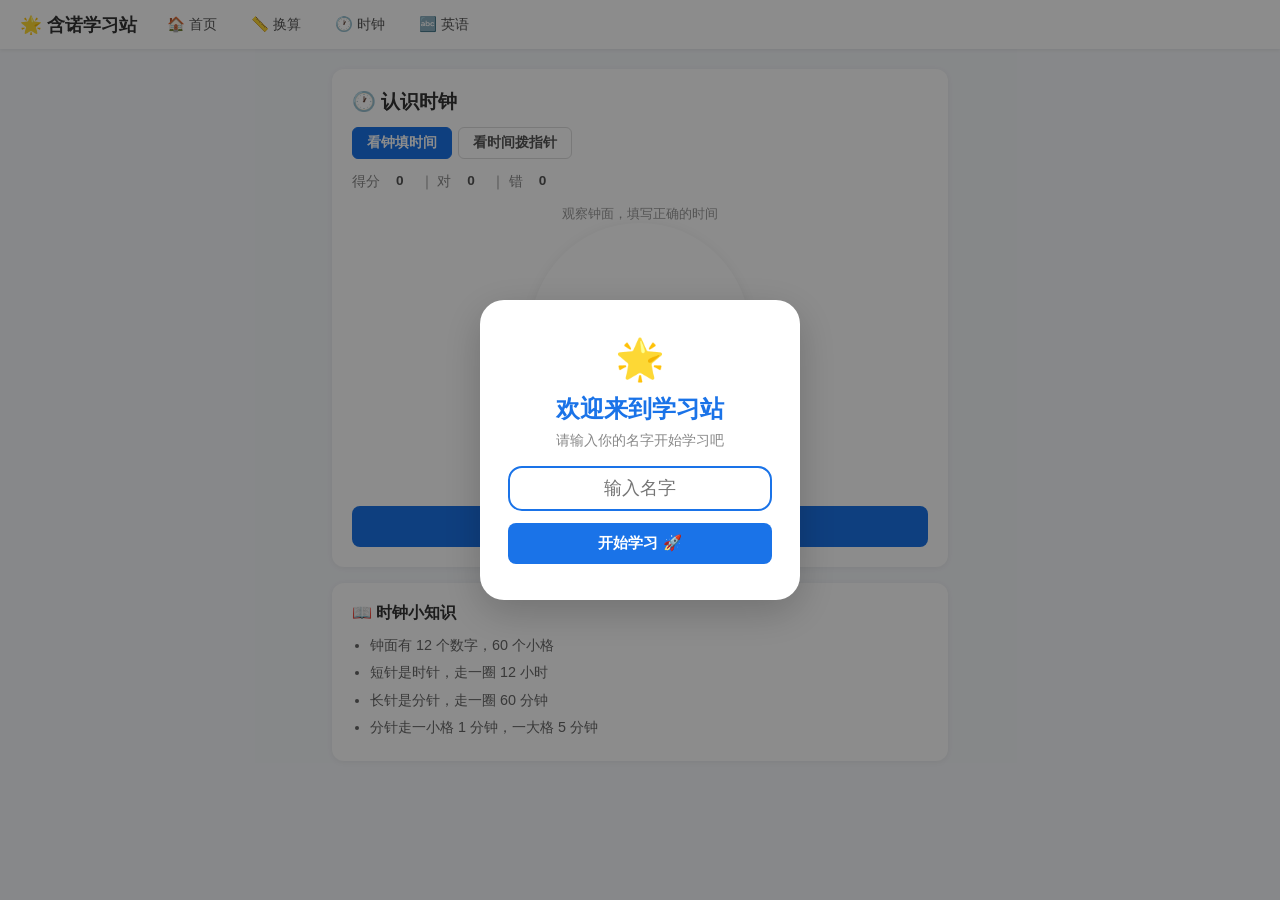
==== commit bc073d13: "新增英语单词练习（外研版四年级下册）" ====
--- a/clock.html
+++ b/clock.html
@@ -52,6 +52,7 @@
     <a href="index.html">🏠 首页</a>
     <a href="units.html">📏 换算</a>
     <a href="clock.html">🕐 时钟</a>
+    <a href="english.html">🔤 英语</a>
   </nav>
 
   <div class="container">
